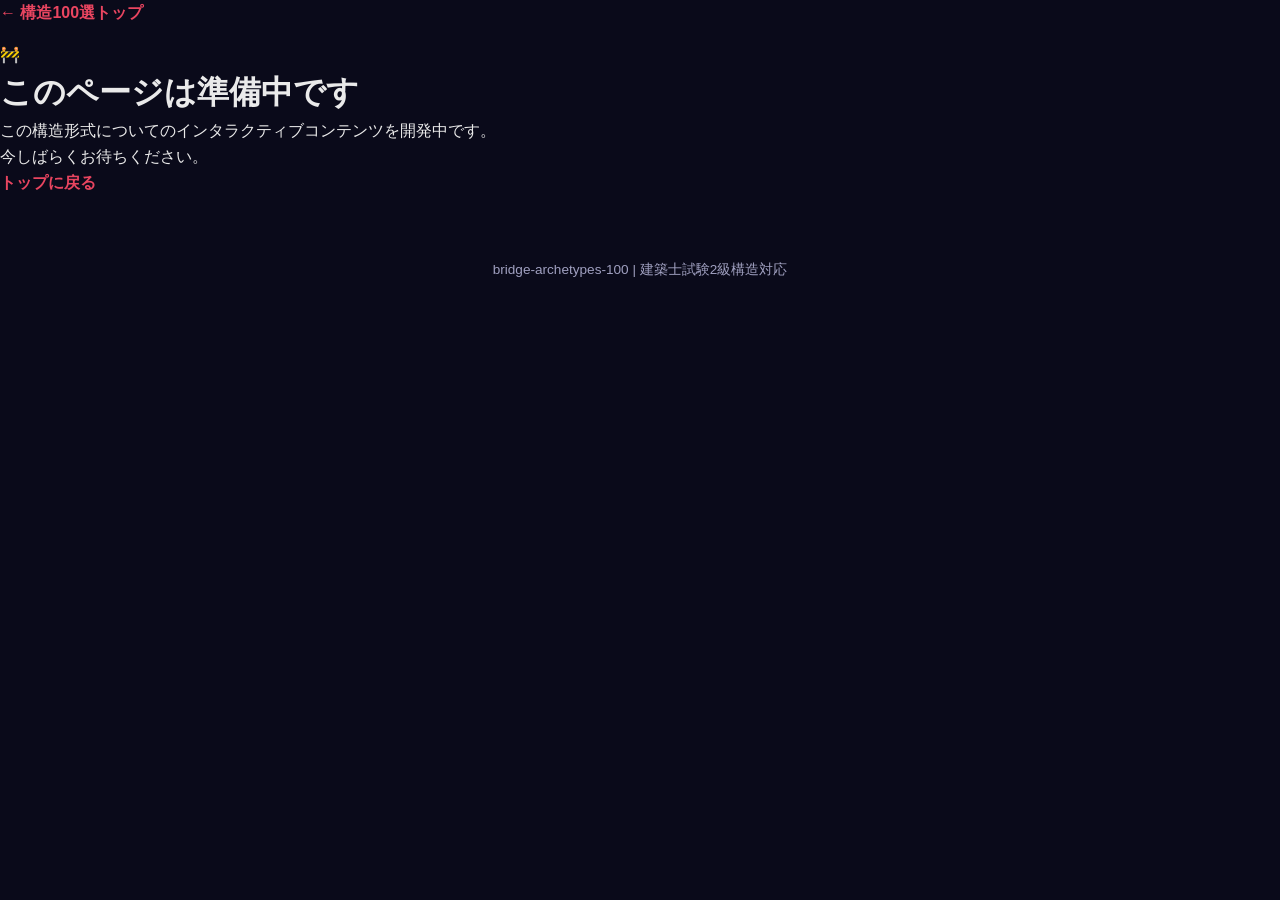
==== docs/arch.html @ 382c1b31 "feat: drag+bounce cantilever sim, separate structure/fundamental sections, placeholders for unbuilt " ====
<!DOCTYPE html>
<html lang="ja">
<head>
<meta charset="UTF-8">
<meta name="viewport" content="width=device-width, initial-scale=1.0">
<title>準備中 | 橋の構造100選</title>
<link rel="stylesheet" href="css/style.css">
</head>
<body>

<a href="index.html" class="back-link">← 構造100選トップ</a>

<div class="placeholder-page">
<div class="coming-soon">🚧</div>
<h1>このページは準備中です</h1>
<p>この構造形式についてのインタラクティブコンテンツを開発中です。<br>今しばらくお待ちください。</p>
<a href="index.html" class="back-link">トップに戻る</a>
</div>

<footer>
<p>bridge-archetypes-100 | 建築士試験2級構造対応</p>
</footer>

</body>
</html>
---- docs/css/style.css ----
:root {
  --dark: #0a0a1a;
  --panel: #16162a;
  --accent: #e94560;
  --accent2: #0f3460;
  --text: #eaeaea;
  --text2: #a0a0c0;
  --beam: #d4a574;
  --stress-low: #4ecdc4;
  --stress-mid: #ffe66d;
  --stress-high: #ff6b6b;
  --stress-critical: #ff0000;
  --fundamental: #6c5ce7;
}

* { margin: 0; padding: 0; box-sizing: border-box; }

body {
  font-family: 'Noto Sans JP', -apple-system, BlinkMacSystemFont, sans-serif;
  background: var(--dark);
  color: var(--text);
  line-height: 1.6;
  min-height: 100vh;
  overflow-x: hidden;
}

/* ===== Section Divider ===== */
.content-section {
  max-width: 1200px;
  margin: 0 auto;
  padding: 2rem 0;
}

.section-fundamental {
  border-top: 2px solid rgba(108, 92, 231, 0.3);
  margin-top: 1rem;
}

.section-header {
  text-align: center;
  padding: 2rem 1rem 1rem;
}

.section-icon {
  font-size: 2rem;
  display: block;
  margin-bottom: 0.3rem;
}

.section-header h2 {
  font-size: 1.5rem;
  font-weight: 800;
  margin-bottom: 0.3rem;
}

.section-header .section-desc {
  color: var(--text2);
  font-size: 0.95rem;
}

.section-fundamental .section-header h2 {
  color: #b8b0ff;
}

.section-fundamental .nav-card.fundamental::before {
  background: var(--fundamental);
}

.section-fundamental .nav-card.fundamental .badge {
  background: rgba(108, 92, 231, 0.2);
  color: #b8b0ff;
}

/* Header & Nav */
header {
  text-align: center;
  padding: 3rem 1rem 2rem;
  background: linear-gradient(180deg, var(--panel) 0%, var(--dark) 100%);
}

header h1 {
  font-size: 2.5rem;
  font-weight: 900;
  background: linear-gradient(90deg, var(--accent), #ff8e8e);
  -webkit-background-clip: text;
  -webkit-text-fill-color: transparent;
  margin-bottom: 0.5rem;
}

.subtitle {
  color: var(--text2);
  font-size: 1.05rem;
}

.nav-grid {
  display: grid;
  grid-template-columns: repeat(auto-fill, minmax(300px, 1fr));
  gap: 1.5rem;
  max-width: 1200px;
  margin: 2rem auto;
  padding: 0 1.5rem;
}

.nav-card {
  display: block;
  background: linear-gradient(135deg, var(--panel), #1c1c3a);
  border: 1px solid rgba(255,255,255,0.06);
  border-radius: 16px;
  padding: 2rem;
  text-decoration: none;
  color: inherit;
  transition: transform 0.3s, box-shadow 0.3s;
  position: relative;
  overflow: hidden;
}

.nav-card:hover {
  transform: translateY(-4px);
  box-shadow: 0 12px 40px rgba(233, 69, 96, 0.15);
}

.nav-card::before {
  content: '';
  position: absolute;
  top: 0; left: 0; right: 0; height: 3px;
  background: var(--accent);
}

.nav-card.arch::before { background: #4ecdc4; }
.nav-card.suspension::before { background: #74b9ff; }
.nav-card.truss::before { background: #ffe66d; }
.nav-card.sumo::before { background: #ff7675; }
.nav-card.stress::before { background: #a29bfe; }

.nav-card .icon { font-size: 2.5rem; margin-bottom: 0.8rem; }

.nav-card h2 { font-size: 1.3rem; margin-bottom: 0.5rem; }

.nav-card p { color: var(--text2); font-size: 0.9rem; }

.badge {
  display: inline-block;
  padding: 0.2rem 0.7rem;
  border-radius: 12px;
  font-size: 0.7rem;
  font-weight: 700;
  margin-top: 0.8rem;
  background: rgba(233,69,96,0.15);
  color: var(--accent);
}

/* Interactive Pages */
.page-container {
  max-width: 1100px;
  margin: 0 auto;
  padding: 1.5rem;
}

h2.page-title {
  font-size: 1.8rem;
  margin-bottom: 0.3rem;
  display: flex;
  align-items: center;
  gap: 0.5rem;
}

h2.page-title .icon { font-size: 1.5rem; }

p.page-desc {
  color: var(--text2);
  margin-bottom: 1.5rem;
}

.back-link {
  display: inline-flex;
  align-items: center;
  gap: 0.4rem;
  color: var(--accent);
  text-decoration: none;
  font-weight: 600;
  margin-bottom: 1rem;
}

/* Canvas Wrapper */
.canvas-wrap {
  background: var(--panel);
  border-radius: 16px;
  padding: 1.5rem;
  margin-bottom: 1.5rem;
  border: 1px solid rgba(255,255,255,0.06);
}

.canvas-wrap canvas {
  width: 100%;
  border-radius: 8px;
  background: #0a0a1a;
}

/* Controls */
.controls {
  display: grid;
  grid-template-columns: repeat(auto-fill, minmax(180px, 1fr));
  gap: 1rem;
  margin-bottom: 1.5rem;
  background: var(--panel);
  padding: 1.5rem;
  border-radius: 16px;
}

.control {
  display: flex;
  flex-direction: column;
  gap: 0.3rem;
}

.control label {
  font-size: 0.8rem;
  color: var(--text2);
  font-weight: 600;
}

.control input[type="range"] {
  -webkit-appearance: none;
  appearance: none;
  height: 6px;
  border-radius: 3px;
  background: var(--accent2);
  outline: none;
}

.control input[type="range"]::-webkit-slider-thumb {
  -webkit-appearance: none;
  appearance: none;
  width: 18px;
  height: 18px;
  border-radius: 50%;
  background: var(--accent);
  cursor: pointer;
}

.control .value-display {
  font-size: 0.8rem;
  color: var(--accent);
  font-weight: 700;
}

/* Stats Grid */
.stats-grid {
  display: grid;
  grid-template-columns: repeat(auto-fill, minmax(140px, 1fr));
  gap: 1rem;
}

.stat-card {
  background: linear-gradient(135deg, var(--panel), rgba(233,69,96,0.05));
  border-radius: 12px;
  padding: 1rem;
  text-align: center;
  border: 1px solid rgba(255,255,255,0.06);
}

.stat-card .label {
  font-size: 0.7rem;
  color: var(--text2);
  margin-bottom: 0.3rem;
}

.stat-card .value {
  font-size: 1.6rem;
  font-weight: 900;
  color: var(--text);
}

.stat-card.fractured .value {
  color: var(--stress-critical);
  animation: pulse 1s infinite alternate;
}

@keyframes pulse {
  from { opacity: 1; }
  to { opacity: 0.6; }
}

/* Formula Box */
.formula-box {
  background: rgba(78,205,196,0.08);
  border-left: 3px solid var(--stress-low);
  padding: 1rem 1.2rem;
  border-radius: 0 8px 8px 0;
  margin: 1rem 0;
  font-family: 'Courier New', monospace;
}

.formula-box .math {
  font-size: 1.1rem;
  color: #4ecdc4;
}

.formula-box .explain {
  font-size: 0.85rem;
  color: var(--text2);
  margin-top: 0.3rem;
  font-family: inherit;
}

/* Fracture Overlay */
.fracture-overlay {
  position: fixed;
  top: 0; left: 0; right: 0; bottom: 0;
  background: rgba(255,0,0,0.1);
  display: none;
  pointer-events: none;
  z-index: 100;
}

.fracture-overlay.show {
  display: block;
  animation: flash 0.8s infinite alternate;
}

@keyframes flash {
  from { background: rgba(255,0,0,0.05); }
  to { background: rgba(255,0,0,0.2); }
}

/* Sumo Garden */
.sumo-garden {
  display: flex;
  flex-wrap: wrap;
  gap: 0.5rem;
  justify-content: center;
  padding: 2rem;
  min-height: 120px;
  align-items: flex-end;
}

.sumo-figure {
  font-size: 2.5rem;
  animation: bounce 0.6s ease-in-out infinite alternate;
  transform-origin: bottom center;
}

@keyframes bounce {
  from { transform: scaleY(1) translateY(0); }
  to { transform: scaleY(0.85) translateY(8px); }
}

footer {
  text-align: center;
  padding: 3rem 1rem;
  color: var(--text2);
  font-size: 0.85rem;
}

footer a { color: var(--accent); }

/* Responsive */
@media (max-width: 640px) {
  header h1 { font-size: 1.6rem; }
  .nav-grid { grid-template-columns: 1fr; padding: 0 1rem; }
  .controls { grid-template-columns: 1fr; }
}
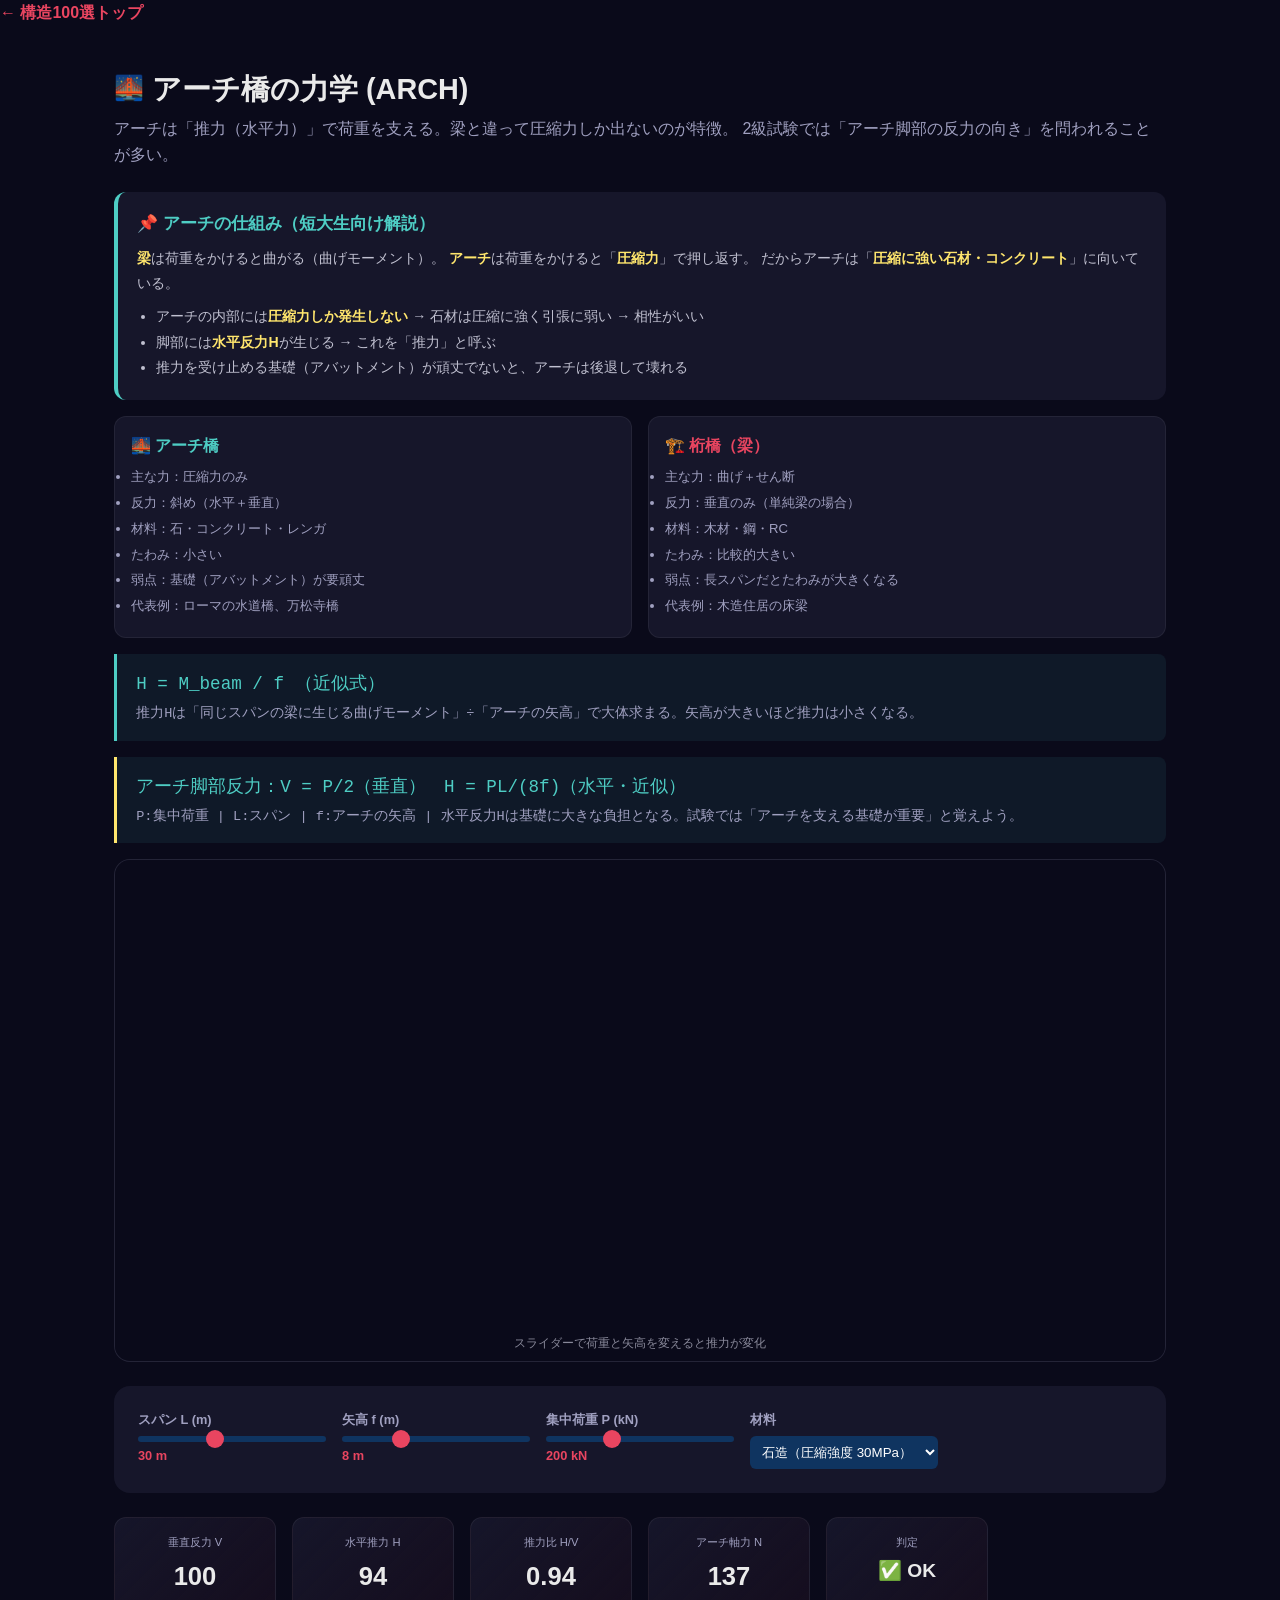
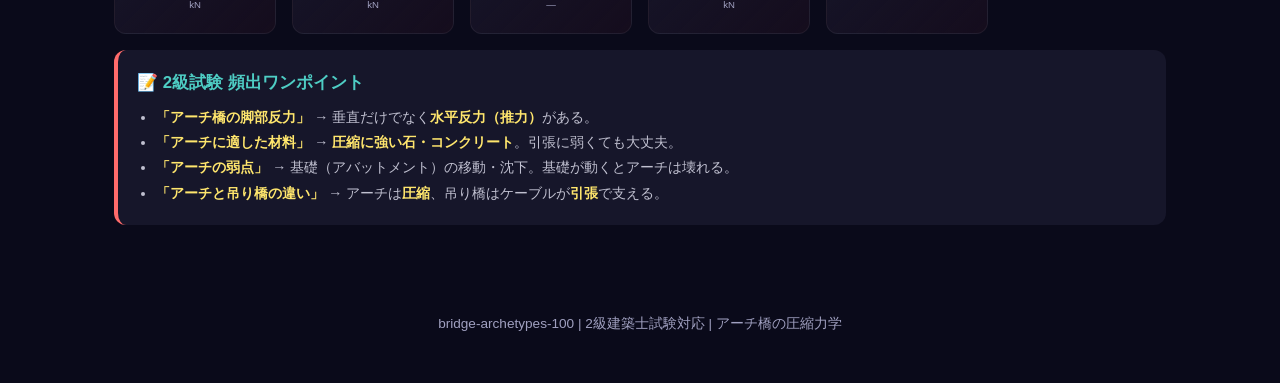
==== commit f4b5ecd2: "2級建築士構造100点対応：arch/truss/suspension/sumo/stress ページ作成 + indexロードマップ追加 + CSS拡張" ====
--- a/docs/arch.html
+++ b/docs/arch.html
@@ -3,23 +3,272 @@
 <head>
 <meta charset="UTF-8">
 <meta name="viewport" content="width=device-width, initial-scale=1.0">
-<title>準備中 | 橋の構造100選</title>
+<title>アーチ橋の力学 - 圧縮力の美学 | 橋の構造100選</title>
 <link rel="stylesheet" href="css/style.css">
+<style>
+.arch-explain { background: var(--panel); border-radius: 12px; padding: 1.2rem; margin: 1rem 0; border-left: 4px solid #4ecdc4; }
+.arch-explain h3 { color: #4ecdc4; margin-bottom: 0.5rem; font-size: 1.05rem; }
+.arch-explain p, .arch-explain li { font-size: 0.88rem; color: #c0c0d0; line-height: 1.8; }
+.arch-explain ul { margin: 0.5rem 0 0 1.2rem; }
+.arch-explain strong { color: #ffe66d; }
+.comparison-grid { display: grid; grid-template-columns: 1fr 1fr; gap: 1rem; margin: 1rem 0; }
+.compare-card { background: var(--panel); border-radius: 12px; padding: 1rem; border: 1px solid rgba(255,255,255,0.06); }
+.compare-card h4 { font-size: 1rem; margin-bottom: 0.5rem; }
+.compare-card.arch h4 { color: #4ecdc4; }
+.compare-card.beam h4 { color: #e94560; }
+.compare-card li { font-size: 0.82rem; color: var(--text2); margin: 0.3rem 0; }
+@media (max-width: 640px) { .comparison-grid { grid-template-columns: 1fr; } }
+</style>
 </head>
 <body>
 
 <a href="index.html" class="back-link">← 構造100選トップ</a>
 
-<div class="placeholder-page">
-<div class="coming-soon">🚧</div>
-<h1>このページは準備中です</h1>
-<p>この構造形式についてのインタラクティブコンテンツを開発中です。<br>今しばらくお待ちください。</p>
-<a href="index.html" class="back-link">トップに戻る</a>
+<div class="page-container">
+<h2 class="page-title"><span class="icon">🌉</span> アーチ橋の力学 (ARCH)</h2>
+<p class="page-desc">
+アーチは「推力（水平力）」で荷重を支える。梁と違って圧縮力しか出ないのが特徴。
+2級試験では「アーチ脚部の反力の向き」を問われることが多い。
+</p>
+
+<!-- Explanation -->
+<div class="arch-explain">
+<h3>📌 アーチの仕組み（短大生向け解説）</h3>
+<p>
+<strong>梁</strong>は荷重をかけると曲がる（曲げモーメント）。
+<strong>アーチ</strong>は荷重をかけると「<strong>圧縮力</strong>」で押し返す。
+だからアーチは「<strong>圧縮に強い石材・コンクリート</strong>」に向いている。
+</p>
+<ul>
+<li>アーチの内部には<strong>圧縮力しか発生しない</strong> → 石材は圧縮に強く引張に弱い → 相性がいい</li>
+<li>脚部には<strong>水平反力H</strong>が生じる → これを「推力」と呼ぶ</li>
+<li>推力を受け止める基礎（アバットメント）が頑丈でないと、アーチは後退して壊れる</li>
+</ul>
+</div>
+
+<div class="comparison-grid">
+<div class="compare-card arch">
+<h4>🌉 アーチ橋</h4>
+<ul>
+<li>主な力：圧縮力のみ</li>
+<li>反力：斜め（水平＋垂直）</li>
+<li>材料：石・コンクリート・レンガ</li>
+<li>たわみ：小さい</li>
+<li>弱点：基礎（アバットメント）が要頑丈</li>
+<li>代表例：ローマの水道橋、万松寺橋</li>
+</ul>
+</div>
+<div class="compare-card beam">
+<h4>🏗️ 桁橋（梁）</h4>
+<ul>
+<li>主な力：曲げ＋せん断</li>
+<li>反力：垂直のみ（単純梁の場合）</li>
+<li>材料：木材・鋼・RC</li>
+<li>たわみ：比較的大きい</li>
+<li>弱点：長スパンだとたわみが大きくなる</li>
+<li>代表例：木造住居の床梁</li>
+</ul>
+</div>
+</div>
+
+<!-- Formula -->
+<div class="formula-box" style="border-left-color:#4ecdc4;">
+<div class="math">H = M_beam / f （近似式）</div>
+<div class="explain">推力Hは「同じスパンの梁に生じる曲げモーメント」÷「アーチの矢高」で大体求まる。矢高が大きいほど推力は小さくなる。</div>
+</div>
+
+<div class="formula-box" style="border-left-color:#ffe66d;">
+<div class="math">アーチ脚部反力：V = P/2（垂直）　H = PL/(8f)（水平・近似）</div>
+<div class="explain">P:集中荷重 | L:スパン | f:アーチの矢高 | 水平反力Hは基礎に大きな負担となる。試験では「アーチを支える基礎が重要」と覚えよう。</div>
+</div>
+
+<!-- Canvas -->
+<div class="canvas-wrap" style="position:relative;padding:0;overflow:hidden;">
+<canvas id="archCanvas" width="880" height="420" style="display:block;width:100%;"></canvas>
+<div style="position:absolute;bottom:8px;left:50%;transform:translateX(-50%);color:#889;font-size:0.75rem;pointer-events:none;">
+スライダーで荷重と矢高を変えると推力が変化
+</div>
+</div>
+
+<!-- Controls -->
+<div class="controls">
+<div class="control"><label>スパン L (m)</label><input type="range" id="L" min="10" max="60" step="5" value="30"><div class="value-display" id="Lval">30 m</div></div>
+<div class="control"><label>矢高 f (m)</label><input type="range" id="f" min="3" max="20" step="1" value="8"><div class="value-display" id="fval">8 m</div></div>
+<div class="control"><label>集中荷重 P (kN)</label><input type="range" id="P" min="50" max="500" step="10" value="200"><div class="value-display" id="Pval">200 kN</div></div>
+<div class="control"><label>材料</label>
+<select id="mat" style="padding:0.5rem;background:#0f3460;color:#fff;border:none;border-radius:6px;">
+<option value="stone">石造（圧縮強度 30MPa）</option>
+<option value="concrete">RC（圧縮強度 24MPa）</option>
+<option value="steel">鋼（圧縮強度 210MPa）</option>
+</select>
+</div>
+</div>
+
+<!-- Stats -->
+<div class="stats-grid">
+<div class="stat-card"><div class="label">垂直反力 V</div><div class="value" id="vDisp">100</div><div class="label" style="font-size:0.6rem">kN</div></div>
+<div class="stat-card"><div class="label">水平推力 H</div><div class="value" id="hDisp">94</div><div class="label" style="font-size:0.6rem">kN</div></div>
+<div class="stat-card"><div class="label">推力比 H/V</div><div class="value" id="ratioDisp">0.94</div><div class="label" style="font-size:0.6rem">—</div></div>
+<div class="stat-card"><div class="label">アーチ軸力 N</div><div class="value" id="nDisp">137</div><div class="label" style="font-size:0.6rem">kN</div></div>
+<div class="stat-card" id="resultCard"><div class="label">判定</div><div class="value" id="resultDisp" style="font-size:1.2rem">✅ OK</div></div>
+</div>
+
+<!-- 2級試験対策フレーズ -->
+<div class="arch-explain" style="border-left-color:#ff6b6b;">
+<h3>📝 2級試験 頻出ワンポイント</h3>
+<ul>
+<li><strong>「アーチ橋の脚部反力」</strong> → 垂直だけでなく<strong>水平反力（推力）</strong>がある。</li>
+<li><strong>「アーチに適した材料」</strong> → <strong>圧縮に強い石・コンクリート</strong>。引張に弱くても大丈夫。</li>
+<li><strong>「アーチの弱点」</strong> → 基礎（アバットメント）の移動・沈下。基礎が動くとアーチは壊れる。</li>
+<li><strong>「アーチと吊り橋の違い」</strong> → アーチは<strong>圧縮</strong>、吊り橋はケーブルが<strong>引張</strong>で支える。</li>
+</ul>
+</div>
+
 </div>
 
 <footer>
-<p>bridge-archetypes-100 | 建築士試験2級構造対応</p>
+<p>bridge-archetypes-100 | 2級建築士試験対応 | アーチ橋の圧縮力学</p>
 </footer>
 
+<script>
+const canvas = document.getElementById('archCanvas');
+const ctx = canvas.getContext('2d');
+let state = { L:30000, f:8000, P:200000, mat:'stone' };
+
+const mats = {
+  stone:    { fcomp: 30,  color: '#b0a090', name: '石造' },
+  concrete: { fcomp: 24,  color: '#999',    name: 'RC' },
+  steel:    { fcomp: 210, color: '#789',    name: '鋼' }
+};
+
+function getPos(t, L, f) {
+  const x = (t - 0.5) * L;
+  const y = -4 * f * (t - 0.5) * (t - 0.5) + f;
+  return { x, y };
+}
+
+function draw() {
+  const W = canvas.width, H = canvas.height;
+  ctx.clearRect(0, 0, W, H);
+  const mx = 60, my = H - 60;
+  const cw = W - mx*2 - 40;
+  const scale = cw / state.L;
+
+  // Ground
+  ctx.strokeStyle = 'rgba(100,100,120,0.3)';
+  ctx.beginPath(); ctx.moveTo(0, my); ctx.lineTo(W, my); ctx.stroke();
+
+  // Arch shape (parabola)
+  const N = 40;
+  ctx.beginPath();
+  for(let i=0; i<=N; i++) {
+    const t = i/N;
+    const p = getPos(t, state.L, state.f);
+    const px = mx + (p.x + state.L/2) * scale;
+    const py = my - p.y * scale;
+    if(i===0) ctx.moveTo(px, py); else ctx.lineTo(px, py);
+  }
+  ctx.lineWidth = 10;
+  ctx.strokeStyle = mats[state.mat].color;
+  ctx.stroke();
+
+  // Fill faint
+  ctx.lineTo(mx + state.L*scale, my); ctx.lineTo(mx, my); ctx.closePath();
+  ctx.fillStyle = mats[state.mat].color + '22';
+  ctx.fill();
+
+  // Compression force arrows (along arch)
+  const arrowCount = 6;
+  for(let i=1; i<arrowCount; i++) {
+    const t1 = i/arrowCount;
+    const t2 = t1 + 0.04;
+    const p1 = getPos(t1, state.L, state.f);
+    const p2 = getPos(t2, state.L, state.f);
+    const ax = mx + (p1.x + state.L/2) * scale;
+    const ay = my - p1.y * scale;
+    const ang = Math.atan2(p2.y - p1.y, p2.x - p1.x);
+    ctx.strokeStyle = '#4ecdc4'; ctx.lineWidth = 2;
+    ctx.beginPath(); ctx.moveTo(ax, ay); ctx.lineTo(ax - 18*Math.cos(ang), ay - 18*Math.sin(ang)); ctx.stroke();
+    ctx.fillStyle = '#4ecdc4';
+    ctx.beginPath();
+    ctx.moveTo(ax - 18*Math.cos(ang), ay - 18*Math.sin(ang));
+    ctx.lineTo(ax - 10*Math.cos(ang-0.4), ay - 10*Math.sin(ang-0.4));
+    ctx.lineTo(ax - 10*Math.cos(ang+0.4), ay - 10*Math.sin(ang+0.4));
+    ctx.fill();
+  }
+
+  // Load P arrow at center top
+  const cp = getPos(0.5, state.L, state.f);
+  const cx = mx + state.L/2 * scale + mx; // wait, p.x at t=0.5 is 0
+  // correct center x:
+  const centerX = mx + state.L/2 * scale;
+  const centerY = my - state.f * scale;
+  ctx.strokeStyle = '#e94560'; ctx.lineWidth = 3;
+  ctx.beginPath(); ctx.moveTo(centerX, centerY - 60); ctx.lineTo(centerX, centerY - 6); ctx.stroke();
+  ctx.fillStyle = '#e94560';
+  ctx.beginPath(); ctx.moveTo(centerX, centerY); ctx.lineTo(centerX-7, centerY-12); ctx.lineTo(centerX+7, centerY-12); ctx.fill();
+  ctx.font = 'bold 13px sans-serif'; ctx.fillText(`P=${(state.P/1000).toFixed(0)}kN`, centerX+12, centerY-30);
+
+  // Reaction arrows at feet
+  const V = state.P/2;
+  const H_approx = state.P * state.L / (8 * state.f);
+  const N = Math.sqrt(V*V + H_approx*H_approx);
+
+  // Left foot
+  const lf = getPos(0, state.L, state.f);
+  const lx = mx, ly = my - lf.y * scale;
+  // Vertical up
+  drawArrow(lx, ly+40, lx, ly+6, '#ffe66d', `${(V/1000).toFixed(1)}kN`);
+  // Horizontal right (thrust)
+  drawArrow(lx-40, ly, lx-6, ly, '#4ecdc4', `${(H_approx/1000).toFixed(1)}kN`);
+
+  // Right foot
+  const rf = getPos(1, state.L, state.f);
+  const rx = mx + state.L*scale, ry = my - rf.y*scale;
+  drawArrow(rx, ry+40, rx, ry+6, '#ffe66d', '');
+  drawArrow(rx+40, ry, rx+6, ry, '#4ecdc4', '');
+
+  // Update DOM
+  document.getElementById('vDisp').textContent = (V/1000).toFixed(1);
+  document.getElementById('hDisp').textContent = (H_approx/1000).toFixed(1);
+  document.getElementById('ratioDisp').textContent = (H_approx/V).toFixed(2);
+  document.getElementById('nDisp').textContent = (N/1000).toFixed(1);
+
+  // Result: check if thrust exceeds capacity (simplified)
+  const compStress = N / (0.3 * 0.5 * 1e6); // rough section 0.3m x 0.5m
+  const rc = document.getElementById('resultCard');
+  const rd = document.getElementById('resultDisp');
+  if(compStress > mats[state.mat].fcomp) {
+    rc.classList.add('fractured'); rd.textContent = '💥 圧壊';
+  } else if(compStress > mats[state.mat].fcomp * 0.8) {
+    rc.classList.remove('fractured'); rd.textContent = '⚠️ 危険';
+  } else {
+    rc.classList.remove('fractured'); rd.textContent = '✅ OK';
+  }
+}
+
+function drawArrow(x1,y1,x2,y2,color,label){
+  ctx.strokeStyle=color; ctx.fillStyle=color; ctx.lineWidth=2;
+  ctx.beginPath(); ctx.moveTo(x1,y1); ctx.lineTo(x2,y2); ctx.stroke();
+  const ang=Math.atan2(y2-y1,x2-x1);
+  ctx.beginPath(); ctx.moveTo(x2,y2); ctx.lineTo(x2-8*Math.cos(ang-0.4),y2-8*Math.sin(ang-0.4));
+  ctx.lineTo(x2-8*Math.cos(ang+0.4),y2-8*Math.sin(ang+0.4)); ctx.closePath(); ctx.fill();
+  if(label){ ctx.font='bold 11px sans-serif'; ctx.fillText(label,x2+8,y2+4); }
+}
+
+function update(){
+  state.L = parseFloat(document.getElementById('L').value)*1000;
+  state.f = parseFloat(document.getElementById('f').value)*1000;
+  state.P = parseFloat(document.getElementById('P').value)*1000;
+  state.mat = document.getElementById('mat').value;
+  document.getElementById('Lval').textContent = (state.L/1000).toFixed(0)+' m';
+  document.getElementById('fval').textContent = (state.f/1000).toFixed(0)+' m';
+  document.getElementById('Pval').textContent = (state.P/1000).toFixed(0)+' kN';
+  draw();
+}
+['L','f','P'].forEach(id=>document.getElementById(id).addEventListener('input',update));
+document.getElementById('mat').addEventListener('change',update);
+update();
+</script>
 </body>
 </html>
--- a/docs/css/style.css
+++ b/docs/css/style.css
@@ -25,11 +25,58 @@
 }
 
 /* ===== Section Divider ===== */
-.content-section {
+/* ===== Roadmap ===== */
+.roadmap-container {
+  display: grid;
+  grid-template-columns: repeat(auto-fill, minmax(340px, 1fr));
+  gap: 1rem;
   max-width: 1200px;
   margin: 0 auto;
-  padding: 2rem 0;
-}
+  padding: 0 1.5rem 2rem;
+}
+.roadmap-step {
+  display: flex;
+  align-items: flex-start;
+  gap: 1rem;
+  background: linear-gradient(135deg, var(--panel), #1c1c3a);
+  border: 1px solid rgba(255,255,255,0.06);
+  border-radius: 14px;
+  padding: 1.2rem 1.4rem;
+  text-decoration: none;
+  color: inherit;
+  transition: transform 0.25s, box-shadow 0.25s;
+}
+.roadmap-step:hover {
+  transform: translateY(-3px);
+  box-shadow: 0 10px 30px rgba(78,205,196,0.12);
+}
+.roadmap-step.exam-info {
+  background: linear-gradient(135deg, #1a1a2e, #2d1b1b);
+  border-color: rgba(233,69,96,0.2);
+  pointer-events: none;
+}
+.step-num {
+  width: 38px; height: 38px; min-width: 38px;
+  border-radius: 50%;
+  background: linear-gradient(135deg, var(--accent), #ff8e8e);
+  display: flex; align-items: center; justify-content: center;
+  font-weight: 900; font-size: 1rem; color: #fff;
+}
+.roadmap-step.exam-info .step-num {
+  background: linear-gradient(135deg, #ff8e8e, #e94560);
+}
+.step-body h3 { font-size: 1.05rem; margin-bottom: 0.2rem; color: #eaeaea; }
+.step-body p { font-size: 0.82rem; color: var(--text2); line-height: 1.5; }
+.step-tag {
+  display: inline-block;
+  padding: 0.15rem 0.6rem;
+  border-radius: 10px;
+  font-size: 0.65rem; font-weight: 700; margin-top: 0.5rem;
+  background: rgba(78,205,196,0.15); color: #4ecdc4;
+}
+
+/* gap between sections */
+.content-section + .content-section { padding-top: 1rem; }
 
 .section-fundamental {
   border-top: 2px solid rgba(108, 92, 231, 0.3);
